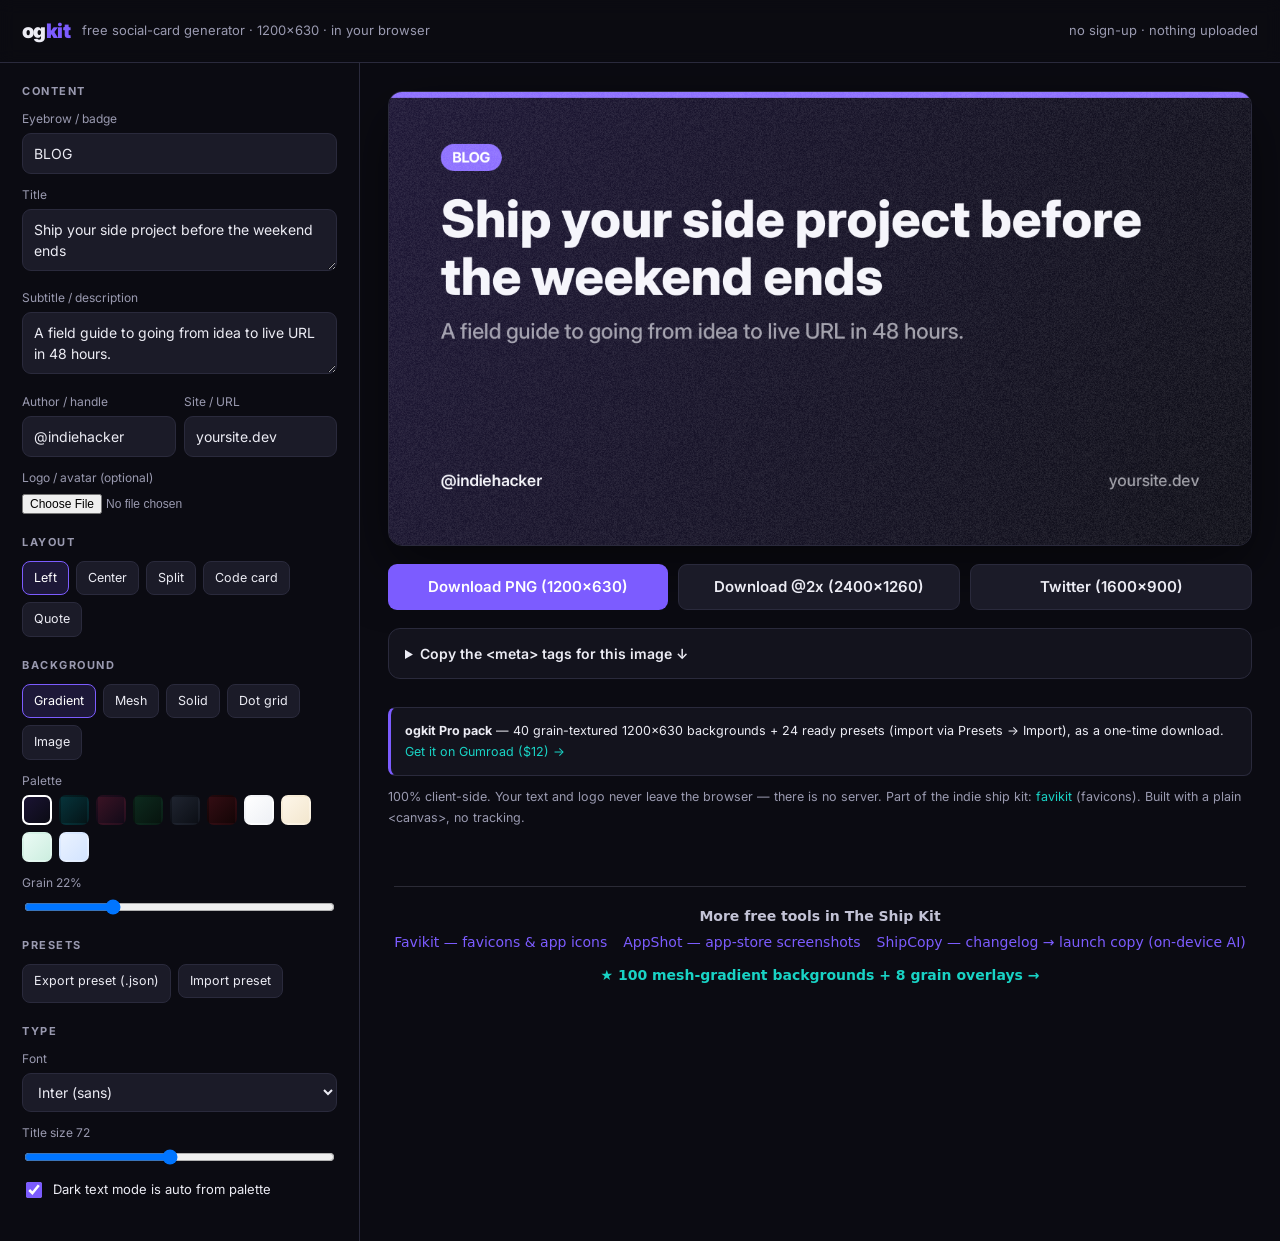
==== index.html @ c4cc3971 "Pro CTA -> gumroad.com/l/ogkit-pro; describe real pack contents" ====
<!doctype html>
<html lang="en">
<head>
<meta charset="utf-8" />
<meta name="viewport" content="width=device-width, initial-scale=1" />
<title>ogkit — free OG / social card image generator</title>
<meta name="description" content="Generate perfect 1200×630 Open Graph / social share images in your browser. Dev-themed templates, gradients, grain, retina export, and a copy-paste meta-tag snippet. Free, no sign-up, nothing uploaded." />
<meta name="theme-color" content="#0b0b12" />
<!-- Open Graph (this tool eats its own dog food) -->
<meta property="og:title" content="ogkit — free OG / social card generator" />
<meta property="og:description" content="Make 1200×630 social share images in your browser. No sign-up, nothing uploaded." />
<meta property="og:type" content="website" />
<link rel="preconnect" href="https://fonts.googleapis.com">
<link rel="preconnect" href="https://fonts.gstatic.com" crossorigin>
<link href="https://fonts.googleapis.com/css2?family=Inter:wght@400;500;600;700;800;900&family=JetBrains+Mono:wght@400;500;700&family=Fraunces:opsz,wght@9..144,500;9..144,700&display=swap" rel="stylesheet">
<style>
  :root{
    --bg:#0b0b12; --panel:#13131d; --panel2:#1b1b28; --line:#2a2a3c;
    --ink:#ececf4; --mut:#9a9ab0; --acc:#7c5cff; --acc2:#19d3c5;
    --radius:12px;
  }
  *{box-sizing:border-box}
  html,body{margin:0;height:100%}
  body{
    background:var(--bg); color:var(--ink);
    font:15px/1.5 Inter,system-ui,sans-serif;
    -webkit-font-smoothing:antialiased;
  }
  a{color:var(--acc2);text-decoration:none}
  a:hover{text-decoration:underline}
  header{
    display:flex;align-items:center;gap:12px;
    padding:16px 22px;border-bottom:1px solid var(--line);
    position:sticky;top:0;background:rgba(11,11,18,.82);backdrop-filter:blur(8px);z-index:5;
  }
  .logo{font-weight:900;letter-spacing:-.03em;font-size:20px}
  .logo span{color:var(--acc)}
  .tag{color:var(--mut);font-size:13px}
  .spacer{flex:1}
  .ghlink{font-size:13px;color:var(--mut)}
  main{display:grid;grid-template-columns:360px 1fr;gap:0;min-height:calc(100% - 59px)}
  .controls{padding:20px 22px;border-right:1px solid var(--line);overflow:auto}
  .stage{padding:28px;display:flex;flex-direction:column;align-items:center;gap:18px;overflow:auto}
  .group{margin-bottom:20px}
  .group h3{font-size:11px;text-transform:uppercase;letter-spacing:.14em;color:var(--mut);margin:0 0 10px}
  label{display:block;font-size:12px;color:var(--mut);margin:0 0 5px}
  input[type=text],textarea,select{
    width:100%;background:var(--panel2);border:1px solid var(--line);color:var(--ink);
    border-radius:9px;padding:9px 11px;font:inherit;font-size:14px;outline:none;
  }
  input[type=text]:focus,textarea:focus,select:focus{border-color:var(--acc)}
  textarea{resize:vertical;min-height:62px}
  .field{margin-bottom:12px}
  .row{display:flex;gap:8px}
  .row>*{flex:1}
  .chips{display:flex;flex-wrap:wrap;gap:7px}
  .chip{
    border:1px solid var(--line);background:var(--panel2);color:var(--ink);
    border-radius:8px;padding:7px 11px;font-size:12.5px;cursor:pointer;user-select:none;
  }
  .chip:hover{border-color:var(--acc)}
  .chip.on{border-color:var(--acc);background:rgba(124,92,255,.16);color:#fff}
  .sw{display:flex;flex-wrap:wrap;gap:7px}
  .sw button{width:30px;height:30px;border-radius:7px;border:2px solid transparent;cursor:pointer;padding:0}
  .sw button.on{border-color:#fff}
  .range{display:flex;align-items:center;gap:9px}
  .range input[type=range]{flex:1}
  .range span{font-size:12px;color:var(--mut);min-width:34px;text-align:right}
  .toggle{display:flex;align-items:center;gap:8px;cursor:pointer;font-size:13px;color:var(--ink)}
  .toggle input{width:16px;height:16px;accent-color:var(--acc)}
  .btn{
    display:inline-flex;align-items:center;justify-content:center;gap:8px;
    background:var(--acc);color:#fff;border:none;border-radius:9px;
    padding:11px 16px;font:inherit;font-weight:600;cursor:pointer;
  }
  .btn:hover{filter:brightness(1.08)}
  .btn.sec{background:var(--panel2);border:1px solid var(--line);color:var(--ink)}
  .btn.block{width:100%}
  .previewwrap{
    width:100%;max-width:900px;border-radius:14px;overflow:hidden;
    box-shadow:0 20px 60px rgba(0,0,0,.5);border:1px solid var(--line);background:#000;
  }
  canvas#c{width:100%;height:auto;display:block}
  .meta{width:100%;max-width:900px}
  .meta details{background:var(--panel);border:1px solid var(--line);border-radius:12px;padding:0 16px}
  .meta summary{cursor:pointer;padding:14px 0;font-weight:600;font-size:14px}
  .meta pre{
    background:#0a0a10;border:1px solid var(--line);border-radius:9px;
    padding:12px;overflow:auto;font:12.5px/1.6 'JetBrains Mono',monospace;color:#cdd3ff;margin:0 0 14px;
  }
  .dl{display:flex;gap:10px;width:100%;max-width:900px;flex-wrap:wrap}
  .dl .btn{flex:1;min-width:150px}
  .foot{max-width:900px;width:100%;color:var(--mut);font-size:12.5px;line-height:1.7}
  .foot .pro{color:var(--ink);background:var(--panel);border:1px solid var(--line);border-left:3px solid var(--acc);border-radius:8px;padding:12px 14px;margin:10px 0}
  @media(max-width:860px){
    main{grid-template-columns:1fr}
    .controls{border-right:none;border-bottom:1px solid var(--line)}
  }
</style>
</head>
<body>
<header>
  <div class="logo">og<span>kit</span></div>
  <div class="tag">free social-card generator · 1200×630 · in your browser</div>
  <div class="spacer"></div>
  <div class="ghlink">no sign-up · nothing uploaded</div>
</header>

<main>
  <section class="controls">
    <div class="group">
      <h3>Content</h3>
      <div class="field"><label>Eyebrow / badge</label><input type="text" id="eyebrow" value="BLOG" maxlength="40"></div>
      <div class="field"><label>Title</label><textarea id="title" maxlength="140">Ship your side project before the weekend ends</textarea></div>
      <div class="field"><label>Subtitle / description</label><textarea id="subtitle" maxlength="200">A field guide to going from idea to live URL in 48 hours.</textarea></div>
      <div class="row">
        <div class="field"><label>Author / handle</label><input type="text" id="author" value="@indiehacker" maxlength="40"></div>
        <div class="field"><label>Site / URL</label><input type="text" id="site" value="yoursite.dev" maxlength="40"></div>
      </div>
      <div class="field">
        <label>Logo / avatar (optional)</label>
        <input type="file" id="logo" accept="image/*" style="font-size:12px;color:var(--mut)">
      </div>
    </div>

    <div class="group">
      <h3>Layout</h3>
      <div class="chips" id="layouts">
        <div class="chip on" data-v="left">Left</div>
        <div class="chip" data-v="center">Center</div>
        <div class="chip" data-v="split">Split</div>
        <div class="chip" data-v="code">Code card</div>
        <div class="chip" data-v="quote">Quote</div>
      </div>
      <div class="field" id="codefield" style="display:none;margin-top:12px">
        <label>Code snippet (code-card layout)</label>
        <textarea id="code" style="font-family:'JetBrains Mono',monospace;font-size:12px" maxlength="400">const ship = (idea) => deploy(idea);
ship("ogkit"); // live in 90s</textarea>
      </div>
    </div>

    <div class="group">
      <h3>Background</h3>
      <div class="chips" id="bgstyle">
        <div class="chip on" data-v="gradient">Gradient</div>
        <div class="chip" data-v="mesh">Mesh</div>
        <div class="chip" data-v="solid">Solid</div>
        <div class="chip" data-v="dots">Dot grid</div>
        <div class="chip" data-v="image">Image</div>
      </div>
      <div class="field" id="bgimgfield" style="display:none;margin-top:12px">
        <label>Background image (1200×630 works best — e.g. the ogkit Pro pack)</label>
        <input type="file" id="bgimg" accept="image/*" style="font-size:12px;color:var(--mut)">
      </div>
      <div class="field" style="margin-top:12px"><label>Palette</label>
        <div class="sw" id="palettes"></div>
      </div>
      <div class="field">
        <label>Grain <span id="grainv" style="color:var(--mut)">22%</span></label>
        <div class="range"><input type="range" id="grain" min="0" max="80" value="22"></div>
      </div>
    </div>

    <div class="group">
      <h3>Presets</h3>
      <div class="chips">
        <div class="chip" id="presetexport">Export preset (.json)</div>
        <label class="chip" for="presetimport" style="cursor:pointer">Import preset</label>
        <input type="file" id="presetimport" accept="application/json,.json" style="display:none">
      </div>
    </div>

    <div class="group">
      <h3>Type</h3>
      <div class="field"><label>Font</label>
        <select id="font">
          <option value="Inter">Inter (sans)</option>
          <option value="Fraunces">Fraunces (serif)</option>
          <option value="JetBrains Mono">JetBrains Mono</option>
        </select>
      </div>
      <div class="field">
        <label>Title size <span id="tsv" style="color:var(--mut)">72</span></label>
        <div class="range"><input type="range" id="tsize" min="44" max="104" value="72"></div>
      </div>
      <label class="toggle"><input type="checkbox" id="dark" checked> Dark text mode is auto from palette</label>
    </div>
  </section>

  <section class="stage">
    <div class="previewwrap"><canvas id="c" width="1200" height="630"></canvas></div>
    <div class="dl">
      <button class="btn" id="dlpng">Download PNG (1200×630)</button>
      <button class="btn sec" id="dl2x">Download @2x (2400×1260)</button>
      <button class="btn sec" id="dltw">Twitter (1600×900)</button>
    </div>
    <div class="meta">
      <details>
        <summary>Copy the &lt;meta&gt; tags for this image ↓</summary>
        <pre id="metasnippet"></pre>
        <button class="btn sec" id="copymeta" style="margin-bottom:16px">Copy meta tags</button>
      </details>
    </div>
    <div class="foot">
      <div class="pro">
        <strong>ogkit Pro pack</strong> — 40 grain-textured 1200×630 backgrounds + 24 ready presets (import via Presets → Import),
        as a one-time download. <a href="https://bharatankh.gumroad.com/l/ogkit-pro" id="prolink" target="_blank" rel="noopener">Get it on Gumroad ($12) →</a>
      </div>
      100% client-side. Your text and logo never leave the browser — there is no server. Part of the indie ship kit:
      <a href="https://arnavjhajharia.github.io/favikit/" target="_blank" rel="noopener">favikit</a> (favicons).
      Built with a plain &lt;canvas&gt;, no tracking.
    </div>
    <div style="max-width:900px;margin:40px auto 24px;padding-top:18px;border-top:1px solid rgba(140,140,160,.25);text-align:center;font:14px/1.6 system-ui,sans-serif;color:#9a9ab0">
      <div style="font-weight:700;color:#c3c3d6;margin-bottom:4px">More free tools in The Ship Kit</div>
      <div style="display:flex;flex-wrap:wrap;gap:6px 16px;justify-content:center;margin-bottom:10px">
        <a href="https://arnavjhajharia.github.io/favikit/" style="color:#7c5cff;text-decoration:none">Favikit — favicons &amp; app icons</a>
        <a href="https://arnavjhajharia.github.io/appshot/" style="color:#7c5cff;text-decoration:none">AppShot — app-store screenshots</a>
        <a href="https://arnavjhajharia.github.io/shipcopy/" style="color:#7c5cff;text-decoration:none">ShipCopy — changelog → launch copy (on-device AI)</a>
      </div>
      <div><a href="https://bharatankh.gumroad.com/l/meshgrain" style="color:#19d3c5;text-decoration:none;font-weight:600">★ 100 mesh-gradient backgrounds + 8 grain overlays →</a></div>
    </div>
  </section>
</main>

<script>
// ---------- palettes ----------
// each: [bgA, bgB, accent, textLight(bool)]  textLight true = light text on dark bg
const PALETTES = [
  {name:"Indigo night", a:"#1a1333", b:"#0b0b14", acc:"#8b6dff", light:true},
  {name:"Teal deep",    a:"#06333a", b:"#041417", acc:"#19d3c5", light:true},
  {name:"Sunset",       a:"#3a1324", b:"#120a18", acc:"#ff7a59", light:true},
  {name:"Forest",       a:"#0d2a1e", b:"#07140e", acc:"#4ade80", light:true},
  {name:"Slate",        a:"#1f2430", b:"#0c0f16", acc:"#9aa6ff", light:true},
  {name:"Crimson",      a:"#330d13", b:"#140506", acc:"#ff5068", light:true},
  {name:"Paper",        a:"#ffffff", b:"#eef0f5", acc:"#5b4bff", light:false},
  {name:"Cream",        a:"#fdf6e9", b:"#f3e7cf", acc:"#c0632a", light:false},
  {name:"Mint light",   a:"#eafaf4", b:"#cdeee0", acc:"#0d9b74", light:false},
  {name:"Sky light",    a:"#eaf2ff", b:"#d3e4ff", acc:"#2563eb", light:false},
];

const S = {
  eyebrow:"BLOG", title:"", subtitle:"", author:"@indiehacker", site:"yoursite.dev",
  layout:"left", bgstyle:"gradient", pal:0, grain:22, font:"Inter", tsize:72,
  code:"", logo:null, bgimg:null,
};

const $ = id => document.getElementById(id);
const canvas = $("c"), ctx = canvas.getContext("2d");

// build palette swatches
const palWrap = $("palettes");
PALETTES.forEach((p,i)=>{
  const b=document.createElement("button");
  b.style.background=`linear-gradient(135deg,${p.a},${p.b})`;
  b.title=p.name; if(i===0)b.classList.add("on");
  b.onclick=()=>{S.pal=i;[...palWrap.children].forEach(c=>c.classList.remove("on"));b.classList.add("on");draw();};
  palWrap.appendChild(b);
});

function chipGroup(wrapId, key){
  const w=$(wrapId);
  w.querySelectorAll(".chip").forEach(ch=>{
    ch.onclick=()=>{
      w.querySelectorAll(".chip").forEach(c=>c.classList.remove("on"));
      ch.classList.add("on"); S[key]=ch.dataset.v;
      if(key==="layout") $("codefield").style.display = (S.layout==="code")?"block":"none";
      draw();
    };
  });
}
chipGroup("layouts","layout"); chipGroup("bgstyle","bgstyle");
$("bgstyle").querySelectorAll(".chip").forEach(ch=>ch.addEventListener("click",()=>{$("bgimgfield").style.display=(S.bgstyle==="image")?"block":"none";}));
$("bgimg").addEventListener("change",e=>{
  const f=e.target.files[0]; if(!f) return;
  const img=new Image(); img.onload=()=>{S.bgimg=img;draw();}; img.src=URL.createObjectURL(f);
});
// ---------- presets ----------
const PRESET_KEYS=["eyebrow","title","subtitle","author","site","layout","bgstyle","pal","grain","font","tsize","code"];
function exportPreset(){
  const o={ogkit:1}; PRESET_KEYS.forEach(k=>o[k]=S[k]);
  const a=document.createElement("a"); a.href=URL.createObjectURL(new Blob([JSON.stringify(o,null,1)],{type:"application/json"}));
  a.download="ogkit-preset.json"; a.click();
}
function applyPreset(o){
  PRESET_KEYS.forEach(k=>{ if(o[k]!==undefined) S[k]=o[k]; });
  S.pal=Math.max(0,Math.min(PALETTES.length-1,+S.pal||0));
  ["eyebrow","title","subtitle","author","site","code"].forEach(k=>{ if($(k)) $(k).value=S[k]||""; });
  const setChips=(wrap,key)=>$(wrap).querySelectorAll(".chip").forEach(c=>c.classList.toggle("on",c.dataset.v===S[key]));
  setChips("layouts","layout"); setChips("bgstyle","bgstyle");
  $("codefield").style.display=(S.layout==="code")?"block":"none";
  $("bgimgfield").style.display=(S.bgstyle==="image")?"block":"none";
  [...palWrap.children].forEach((c,i)=>c.classList.toggle("on",i===S.pal));
  $("grain").value=S.grain; $("grainv").textContent=S.grain+"%";
  if($("font")) $("font").value=S.font;
  if($("tsize")){ $("tsize").value=S.tsize; if($("tsizev")) $("tsizev").textContent=S.tsize+"px"; }
  draw();
}
$("presetexport").onclick=exportPreset;
$("presetimport").addEventListener("change",e=>{
  const f=e.target.files[0]; if(!f) return;
  f.text().then(t=>{ try{ applyPreset(JSON.parse(t)); }catch(err){ console.warn("ogkit: bad preset",err); } });
  e.target.value="";
});
window.ogkitApplyPreset=applyPreset;

// bind inputs
const bind=(id,key,ev="input",fn=v=>v)=>{ $(id).addEventListener(ev,e=>{S[key]=fn(e.target.value);draw();}); };
bind("eyebrow","eyebrow"); bind("title","title"); bind("subtitle","subtitle");
bind("author","author"); bind("site","site"); bind("code","code");
$("font").addEventListener("change",e=>{S.font=e.target.value;draw();});
$("tsize").addEventListener("input",e=>{S.tsize=+e.target.value;$("tsv").textContent=e.target.value;draw();});
$("grain").addEventListener("input",e=>{S.grain=+e.target.value;$("grainv").textContent=e.target.value+"%";draw();});
$("logo").addEventListener("change",e=>{
  const f=e.target.files[0]; if(!f)return;
  const img=new Image(); img.onload=()=>{S.logo=img;draw();}; img.src=URL.createObjectURL(f);
});

// read initial values from DOM
S.title=$("title").value; S.subtitle=$("subtitle").value; S.code=$("code").value;

// ---------- grain cache ----------
let grainCanvas=null;
function makeGrain(w,h){
  const g=document.createElement("canvas"); g.width=w; g.height=h;
  const gx=g.getContext("2d"); const id=gx.createImageData(w,h); const d=id.data;
  for(let i=0;i<d.length;i+=4){ const v=Math.random()*255; d[i]=d[i+1]=d[i+2]=v; d[i+3]=255; }
  gx.putImageData(id,0,0); return g;
}

// ---------- text helpers ----------
function wrap(text, maxW, font){
  ctx.font=font; const words=text.split(/\s+/); const lines=[]; let cur="";
  for(const w of words){ const t=cur?cur+" "+w:w; if(ctx.measureText(t).width>maxW&&cur){lines.push(cur);cur=w;} else cur=t; }
  if(cur)lines.push(cur); return lines;
}
function rr(x,y,w,h,r){ctx.beginPath();ctx.moveTo(x+r,y);ctx.arcTo(x+w,y,x+w,y+h,r);ctx.arcTo(x+w,y+h,x,y+h,r);ctx.arcTo(x,y+h,x,y,r);ctx.arcTo(x,y,x+w,y,r);ctx.closePath();}

// ---------- draw ----------
function draw(scale=1){
  const W=1200*scale, H=630*scale;
  canvas.width=W; canvas.height=H;
  const p=PALETTES[S.pal];
  const fg = p.light ? "#f5f5fb" : "#14141c";
  const fgMut = p.light ? "rgba(245,245,251,.62)" : "rgba(20,20,28,.58)";

  // background
  if(S.bgstyle==="solid"){ ctx.fillStyle=p.b; ctx.fillRect(0,0,W,H); }
  else if(S.bgstyle==="gradient"){
    const g=ctx.createLinearGradient(0,0,W,H); g.addColorStop(0,p.a); g.addColorStop(1,p.b);
    ctx.fillStyle=g; ctx.fillRect(0,0,W,H);
  } else if(S.bgstyle==="mesh"){
    ctx.fillStyle=p.b; ctx.fillRect(0,0,W,H);
    const blobs=[[0.18,0.22,p.a],[0.82,0.3,p.acc],[0.7,0.85,p.a],[0.25,0.8,p.acc]];
    blobs.forEach(([bx,by,col])=>{
      const rad=ctx.createRadialGradient(bx*W,by*H,0,bx*W,by*H,W*0.5);
      rad.addColorStop(0,col); rad.addColorStop(1,"rgba(0,0,0,0)");
      ctx.globalAlpha=.55; ctx.fillStyle=rad; ctx.fillRect(0,0,W,H); ctx.globalAlpha=1;
    });
  } else if(S.bgstyle==="image"){
    ctx.fillStyle=p.b; ctx.fillRect(0,0,W,H);
    if(S.bgimg){
      const iw=S.bgimg.naturalWidth, ih=S.bgimg.naturalHeight, r=Math.max(W/iw,H/ih), dw=iw*r, dh=ih*r;
      ctx.drawImage(S.bgimg,(W-dw)/2,(H-dh)/2,dw,dh);
    } else {
      const g=ctx.createLinearGradient(0,0,W,H); g.addColorStop(0,p.a); g.addColorStop(1,p.b); ctx.fillStyle=g; ctx.fillRect(0,0,W,H);
    }
  } else if(S.bgstyle==="dots"){
    const g=ctx.createLinearGradient(0,0,W,H); g.addColorStop(0,p.a); g.addColorStop(1,p.b);
    ctx.fillStyle=g; ctx.fillRect(0,0,W,H);
    ctx.fillStyle = p.light ? "rgba(255,255,255,.07)":"rgba(0,0,0,.06)";
    const gap=34*scale, r=2*scale;
    for(let y=gap;y<H;y+=gap)for(let x=gap;x<W;x+=gap){ctx.beginPath();ctx.arc(x,y,r,0,7);ctx.fill();}
  }

  // accent bar top
  ctx.fillStyle=p.acc; ctx.fillRect(0,0,W,8*scale);

  const pad=72*scale;
  ctx.textBaseline="top";
  const fam=S.font;

  if(S.layout==="code"){ drawCode(W,H,scale,p,fg,fgMut,fam,pad); }
  else if(S.layout==="quote"){ drawQuote(W,H,scale,p,fg,fgMut,fam,pad); }
  else { drawStandard(W,H,scale,p,fg,fgMut,fam,pad); }

  // grain overlay
  if(S.grain>0){
    if(!grainCanvas||grainCanvas.width!==W) grainCanvas=makeGrain(W,H);
    ctx.globalAlpha=S.grain/100*0.5;
    ctx.globalCompositeOperation = p.light ? "screen":"multiply";
    ctx.drawImage(grainCanvas,0,0);
    ctx.globalCompositeOperation="source-over"; ctx.globalAlpha=1;
  }
}

function drawFooter(W,H,scale,p,fg,fgMut,fam,pad){
  const y=H-pad-10*scale;
  ctx.textBaseline="alphabetic";
  if(S.logo){
    const sz=40*scale; ctx.save(); rr(pad,y-sz+6*scale,sz,sz,8*scale); ctx.clip();
    ctx.drawImage(S.logo,pad,y-sz+6*scale,sz,sz); ctx.restore();
  }
  const tx = S.logo ? pad+54*scale : pad;
  ctx.font=`600 ${22*scale}px ${fam},sans-serif`; ctx.fillStyle=fg;
  ctx.fillText(S.author||"", tx, y);
  if(S.site){
    ctx.font=`500 ${22*scale}px ${fam},sans-serif`; ctx.fillStyle=fgMut;
    const aw=ctx.measureText(S.site).width; ctx.fillText(S.site, W-pad-aw, y);
  }
  ctx.textBaseline="top";
}

function drawStandard(W,H,scale,p,fg,fgMut,fam,pad){
  const center=S.layout==="center";
  const maxW=(S.layout==="split")?(W*0.56):(W-pad*2);
  const cx = center ? W/2 : pad;
  if(center)ctx.textAlign="center"; else ctx.textAlign="left";

  let y=pad;
  // eyebrow pill
  if(S.eyebrow){
    ctx.font=`700 ${20*scale}px ${fam},sans-serif`;
    const tw=ctx.measureText(S.eyebrow.toUpperCase()).width;
    const pw=tw+32*scale, ph=38*scale, px=center?cx-pw/2:cx;
    ctx.fillStyle=p.acc; rr(px,y,pw,ph,ph/2); ctx.fill();
    ctx.fillStyle="#fff"; ctx.textBaseline="middle";
    ctx.fillText(S.eyebrow.toUpperCase(), center?cx:px+16*scale, y+ph/2+1);
    if(center){const m=ctx.measureText(S.eyebrow.toUpperCase());}
    ctx.textBaseline="top"; y+=ph+34*scale;
  }
  // title
  const tfont=`800 ${S.tsize*scale}px ${fam},sans-serif`;
  const lines=wrap(S.title,maxW,tfont); ctx.font=tfont; ctx.fillStyle=fg;
  const lh=S.tsize*1.12*scale;
  for(const ln of lines){ ctx.fillText(ln,cx,y); y+=lh; }
  // subtitle
  if(S.subtitle){
    y+=14*scale;
    const sf=`500 ${30*scale}px ${fam},sans-serif`;
    const sl=wrap(S.subtitle,maxW,sf); ctx.font=sf; ctx.fillStyle=fgMut;
    for(const ln of sl){ ctx.fillText(ln,cx,y); y+=38*scale; }
  }
  ctx.textAlign="left";
  // split accent panel
  if(S.layout==="split"){
    const panelX=W*0.64;
    ctx.fillStyle=p.acc; ctx.globalAlpha=.14; rr(panelX,pad,W-panelX-pad,H-pad*2,20*scale); ctx.fill(); ctx.globalAlpha=1;
    if(S.logo){const sz=Math.min(W-panelX-pad,H-pad*2)*0.5;ctx.save();rr(panelX+(W-panelX-pad-sz)/2,(H-sz)/2,sz,sz,18*scale);ctx.clip();ctx.drawImage(S.logo,panelX+(W-panelX-pad-sz)/2,(H-sz)/2,sz,sz);ctx.restore();}
  }
  drawFooter(W,H,scale,p,fg,fgMut,fam,pad);
}

function drawQuote(W,H,scale,p,fg,fgMut,fam,pad){
  ctx.textAlign="left";
  ctx.font=`800 ${120*scale}px Fraunces,serif`; ctx.fillStyle=p.acc;
  ctx.fillText("“",pad,pad-20*scale);
  let y=pad+90*scale;
  const qfont=`600 ${Math.min(S.tsize,64)*scale}px Fraunces,serif`;
  const lines=wrap(S.title,W-pad*2,qfont); ctx.font=qfont; ctx.fillStyle=fg;
  const lh=Math.min(S.tsize,64)*1.2*scale;
  for(const ln of lines){ctx.fillText(ln,pad,y);y+=lh;}
  drawFooter(W,H,scale,p,fg,fgMut,fam,pad);
}

function drawCode(W,H,scale,p,fg,fgMut,fam,pad){
  ctx.textAlign="left";
  // heading
  ctx.font=`800 ${44*scale}px ${fam},sans-serif`; ctx.fillStyle=fg;
  const hl=wrap(S.title,W-pad*2,ctx.font); let y=pad;
  for(const ln of hl){ctx.fillText(ln,pad,y);y+=50*scale;}
  y+=14*scale;
  // code window
  const cwX=pad, cwY=y, cwW=W-pad*2, cwH=H-y-pad-20*scale;
  ctx.fillStyle = p.light ? "rgba(0,0,0,.34)":"rgba(255,255,255,.72)";
  rr(cwX,cwY,cwW,cwH,16*scale); ctx.fill();
  // title bar dots
  ["#ff5f57","#febc2e","#28c840"].forEach((c,i)=>{ctx.fillStyle=c;ctx.beginPath();ctx.arc(cwX+26*scale+i*22*scale,cwY+24*scale,6*scale,0,7);ctx.fill();});
  // code text
  ctx.font=`500 ${22*scale}px 'JetBrains Mono',monospace`;
  const codeLines=S.code.split("\n");
  let cy=cwY+54*scale;
  codeLines.forEach(ln=>{
    ctx.fillStyle=fgMut; ctx.fillText(String(codeLines.indexOf(ln)+1).padStart(2," "),cwX+22*scale,cy);
    ctx.fillStyle = p.light ? "#d7e0ff":"#2a2f45"; ctx.fillText(ln,cwX+64*scale,cy);
    cy+=32*scale;
  });
  drawFooter(W,H,scale,p,fg,fgMut,fam,pad);
}

// ---------- meta snippet ----------
function updateMeta(){
  const t=(S.title||"").replace(/"/g,'&quot;');
  const d=(S.subtitle||"").replace(/"/g,'&quot;');
  const url=S.site?("https://"+S.site.replace(/^https?:\/\//,"")):"https://yoursite.dev";
  $("metasnippet").textContent =
`<meta property="og:title" content="${t}" />
<meta property="og:description" content="${d}" />
<meta property="og:image" content="${url}/og.png" />
<meta property="og:url" content="${url}" />
<meta property="og:type" content="website" />
<meta name="twitter:card" content="summary_large_image" />
<meta name="twitter:title" content="${t}" />
<meta name="twitter:description" content="${d}" />
<meta name="twitter:image" content="${url}/og.png" />`;
}

// ---------- export ----------
function download(scale, suffix, w, h){
  // custom size path (twitter) vs scaled OG
  if(w&&h){ drawCustom(w,h); } else { draw(scale); }
  const url=canvas.toDataURL("image/png");
  const a=document.createElement("a"); a.href=url; a.download=`og-${suffix}.png`; a.click();
  draw(1); // reset preview
}
function drawCustom(w,h){
  // temporarily render at a non-630 aspect by scaling the 1200x630 composition into w x h
  const sx=w/1200; draw(1); // draw at base
  const base=ctx.getImageData(0,0,1200,630);
  canvas.width=w; canvas.height=h;
  const tmp=document.createElement("canvas");tmp.width=1200;tmp.height=630;tmp.getContext("2d").putImageData(base,0,0);
  ctx.drawImage(tmp,0,0,1200,630,0,0,w,h);
}
$("dlpng").onclick=()=>download(1,"1200x630");
$("dl2x").onclick=()=>download(2,"2400x1260@2x");
$("dltw").onclick=()=>download(1,"twitter-1600x900",1600,900);
$("copymeta").onclick=()=>{navigator.clipboard.writeText($("metasnippet").textContent);$("copymeta").textContent="Copied ✓";setTimeout(()=>$("copymeta").textContent="Copy meta tags",1400);};

// render once fonts are ready
function boot(){ updateMeta(); draw(1); }
const _draw=draw;
draw=function(s){ _draw(s); updateMeta(); };
if(document.fonts&&document.fonts.ready){ document.fonts.ready.then(boot); setTimeout(boot,600);} else boot();
</script>
</body>
</html>
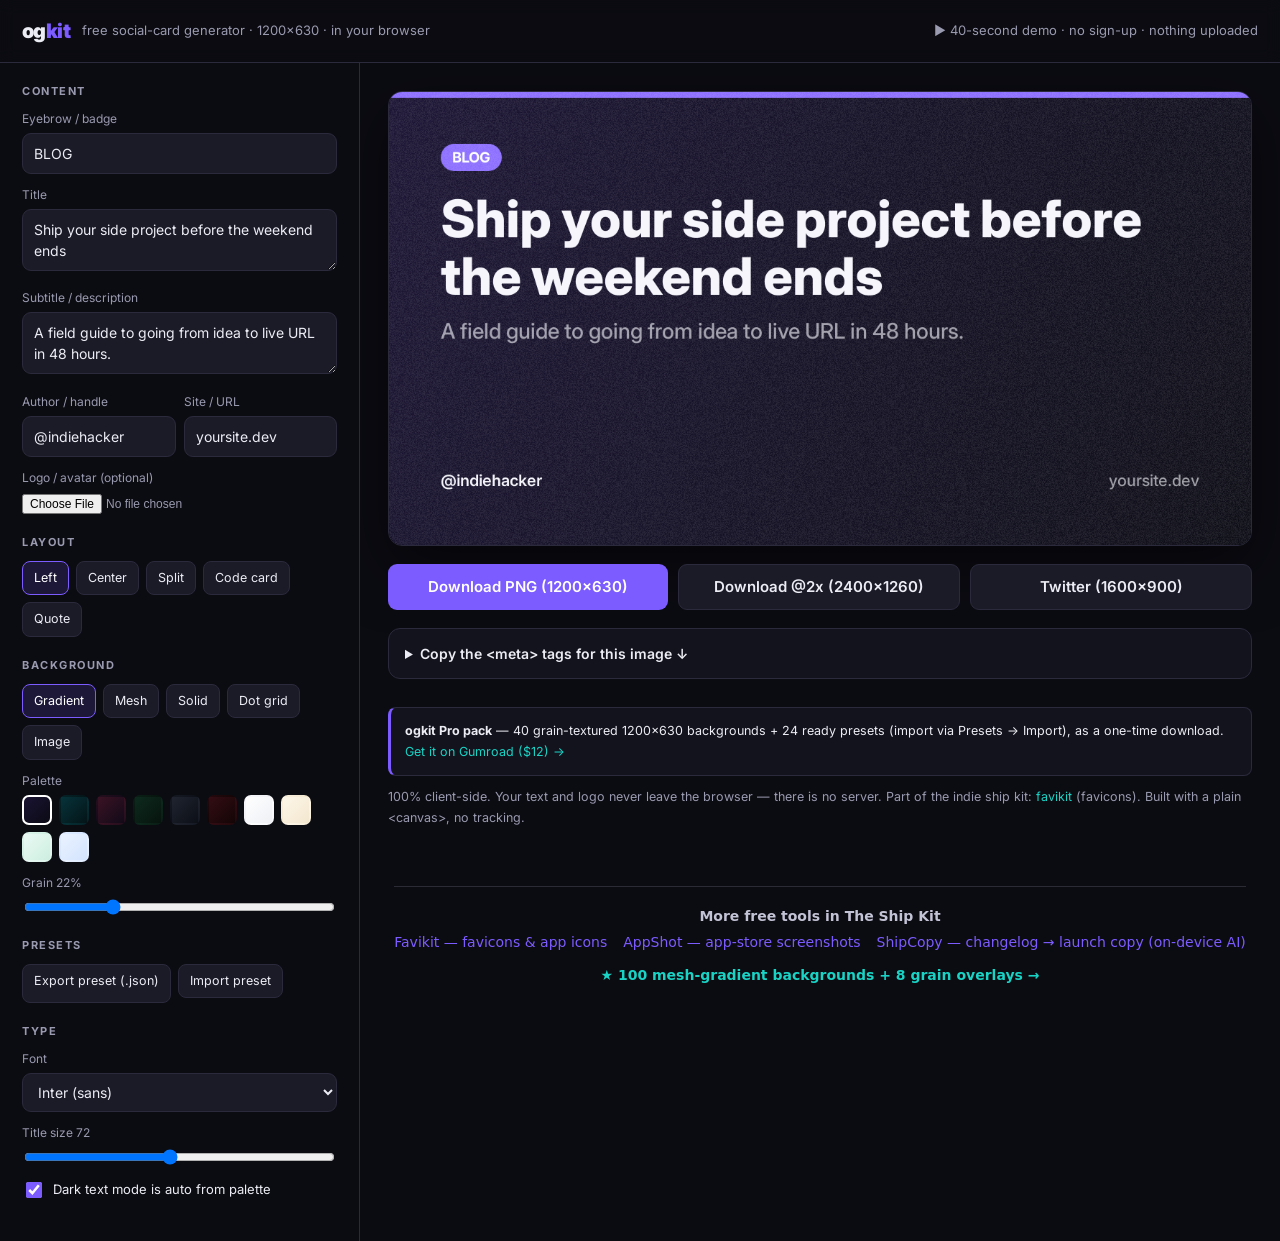
==== commit 46bf3d77: "Header: link the 40-second demo video Co-Authored-By: Claude Opus 5.5 <noreply@anthropic.com>" ====
--- a/index.html
+++ b/index.html
@@ -103,7 +103,7 @@
   <div class="logo">og<span>kit</span></div>
   <div class="tag">free social-card generator · 1200×630 · in your browser</div>
   <div class="spacer"></div>
-  <div class="ghlink">no sign-up · nothing uploaded</div>
+  <div class="ghlink"><a href="https://youtu.be/S0oJ8sxs1-M" target="_blank" rel="noopener" style="color:inherit">▶ 40-second demo</a> · no sign-up · nothing uploaded</div>
 </header>
 
 <main>
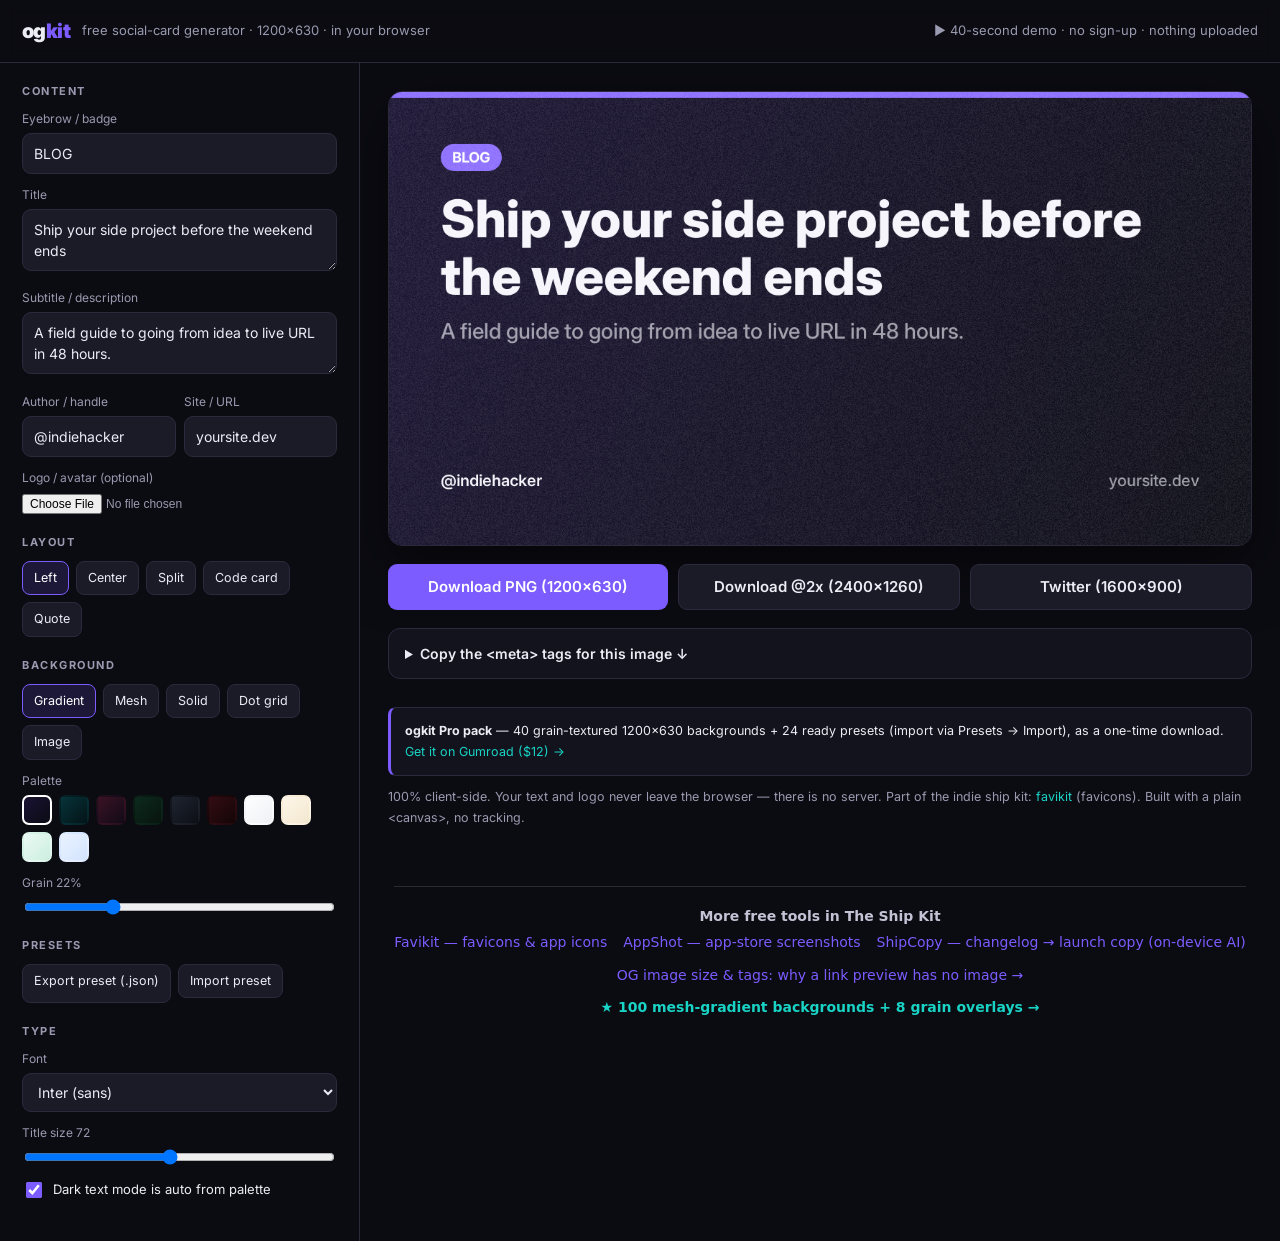
==== commit 698c592c: "Add guide page: OG image size and tags (/og-image-size/), linked from the footer Co-Authored-By: Cla" ====
--- a/index.html
+++ b/index.html
@@ -217,6 +217,7 @@
         <a href="https://arnavjhajharia.github.io/appshot/" style="color:#7c5cff;text-decoration:none">AppShot — app-store screenshots</a>
         <a href="https://arnavjhajharia.github.io/shipcopy/" style="color:#7c5cff;text-decoration:none">ShipCopy — changelog → launch copy (on-device AI)</a>
       </div>
+      <div style="margin-bottom:10px"><a href="og-image-size/" style="color:#7c5cff;text-decoration:none">OG image size &amp; tags: why a link preview has no image →</a></div>
       <div><a href="https://bharatankh.gumroad.com/l/meshgrain" style="color:#19d3c5;text-decoration:none;font-weight:600">★ 100 mesh-gradient backgrounds + 8 grain overlays →</a></div>
     </div>
   </section>
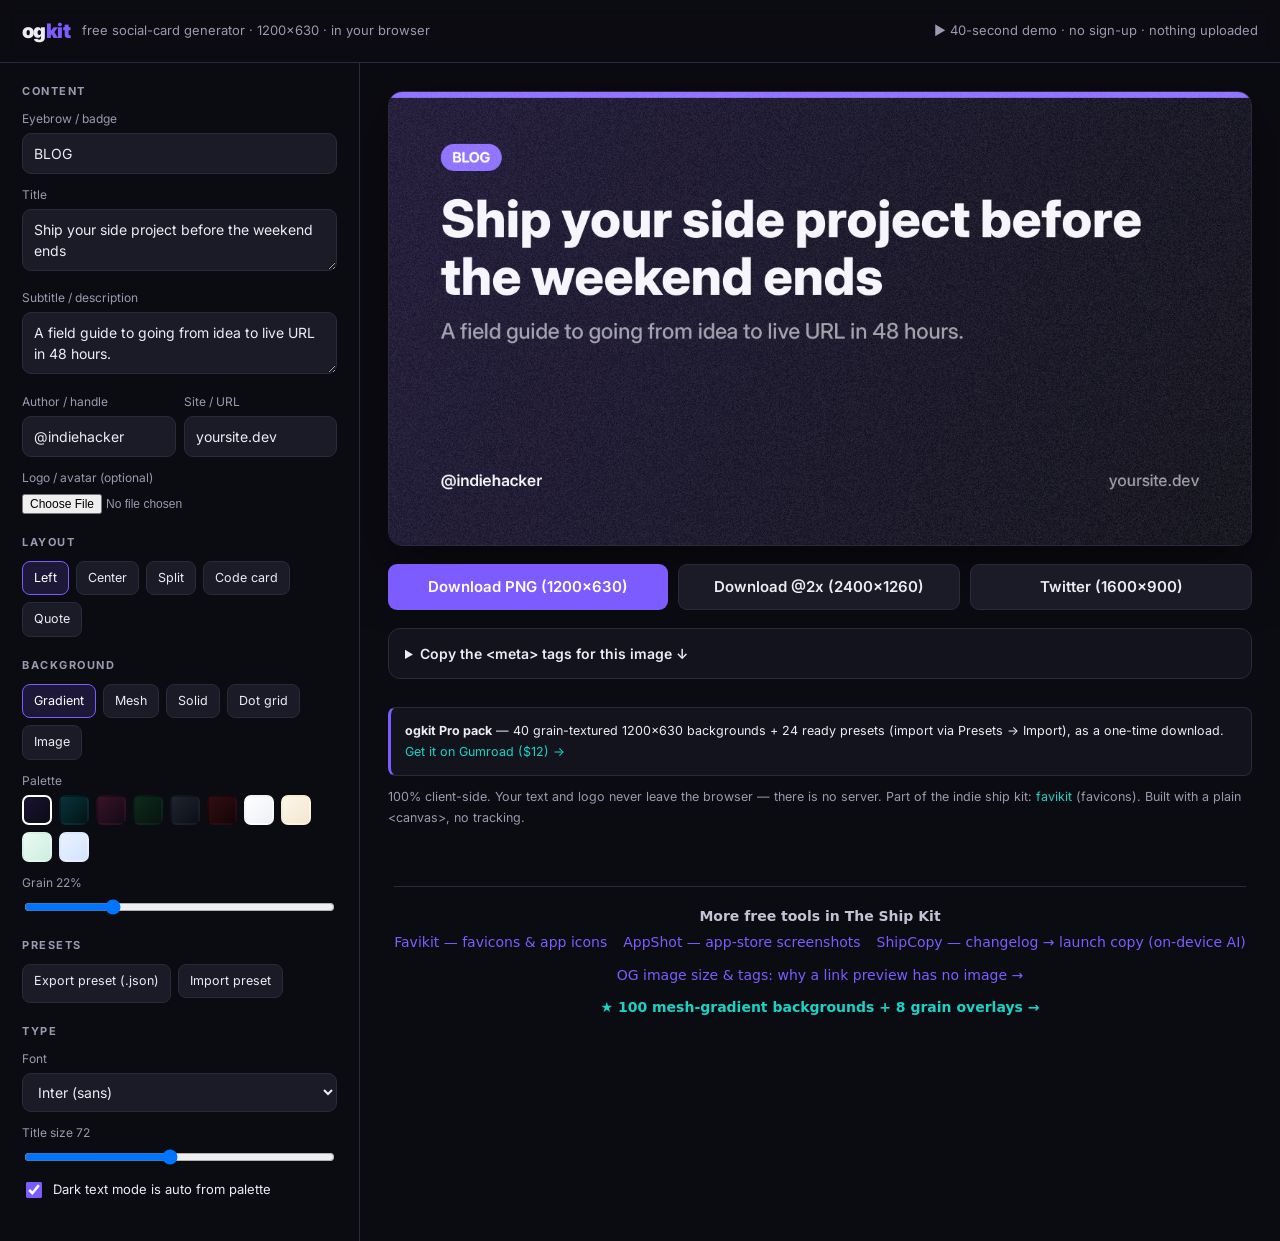
==== commit 519abe73: "Add robots.txt, canonical/sitemap head tags, dev.to draft post. Co-authored-by: Cursor <cursoragent@" ====
--- a/index.html
+++ b/index.html
@@ -10,6 +10,9 @@
 <meta property="og:title" content="ogkit — free OG / social card generator" />
 <meta property="og:description" content="Make 1200×630 social share images in your browser. No sign-up, nothing uploaded." />
 <meta property="og:type" content="website" />
+<meta property="og:url" content="https://arnavjhajharia.github.io/ogkit/" />
+<link rel="canonical" href="https://arnavjhajharia.github.io/ogkit/" />
+<link rel="sitemap" type="application/xml" title="Sitemap" href="sitemap.xml" />
 <link rel="preconnect" href="https://fonts.googleapis.com">
 <link rel="preconnect" href="https://fonts.gstatic.com" crossorigin>
 <link href="https://fonts.googleapis.com/css2?family=Inter:wght@400;500;600;700;800;900&family=JetBrains+Mono:wght@400;500;700&family=Fraunces:opsz,wght@9..144,500;9..144,700&display=swap" rel="stylesheet">
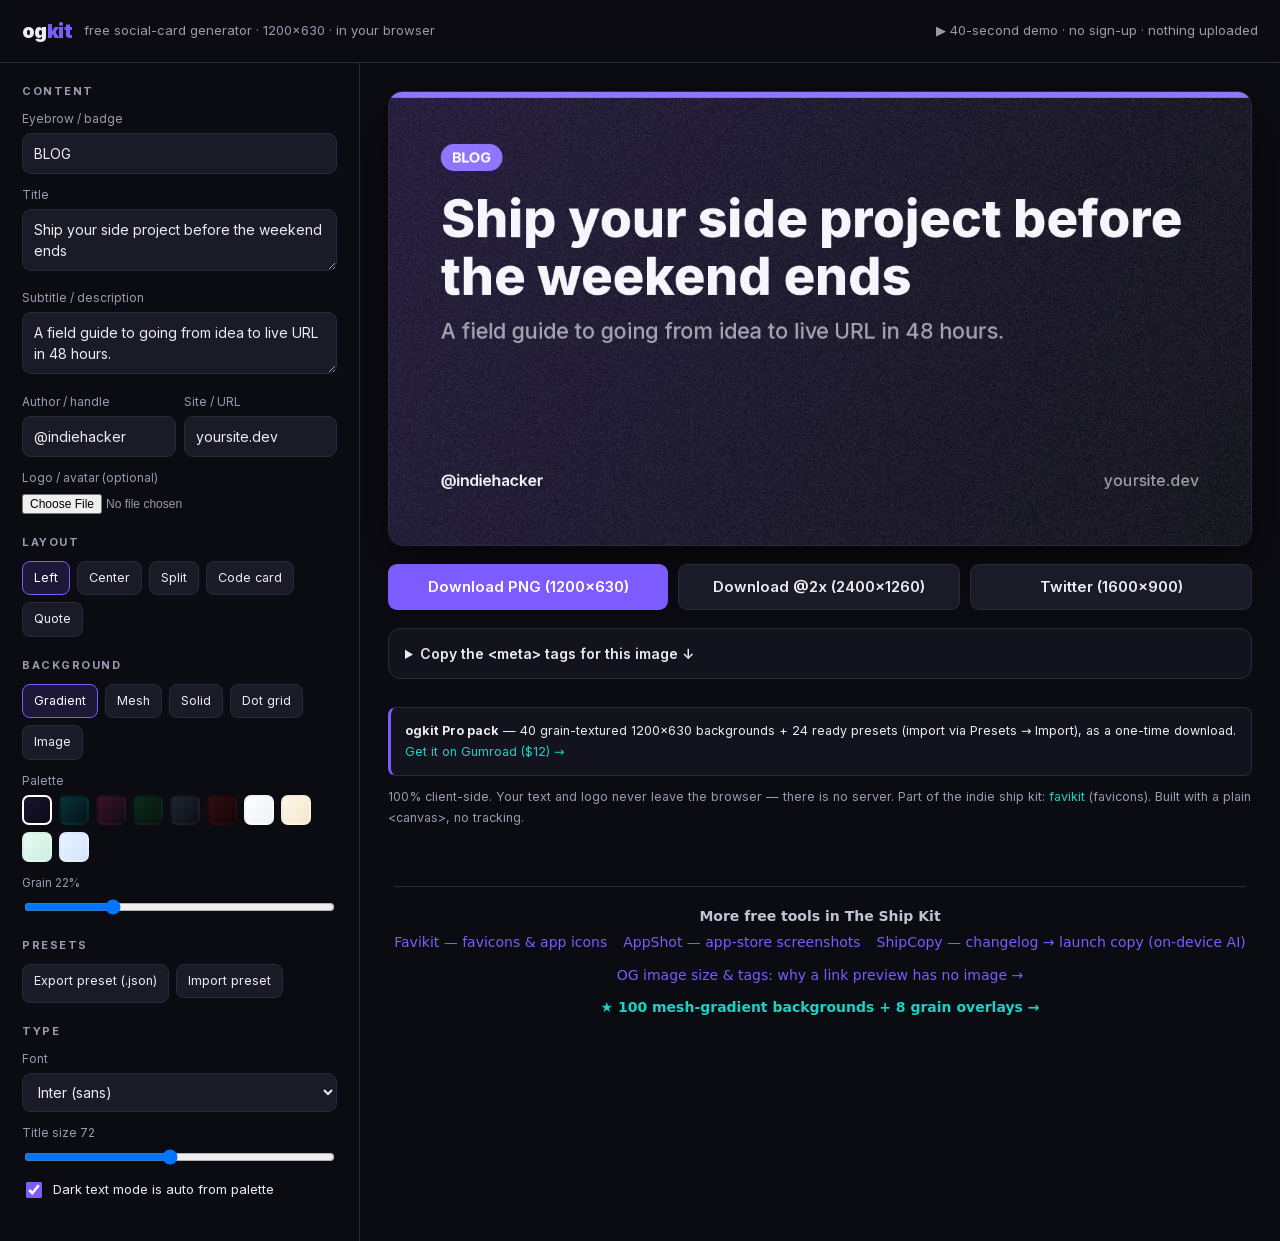
==== commit 5ebf210e: "Self-host UI fonts and add MIT license Removes fonts.googleapis.com for privacy-list eligibility; la" ====
--- a/index.html
+++ b/index.html
@@ -13,9 +13,7 @@
 <meta property="og:url" content="https://arnavjhajharia.github.io/ogkit/" />
 <link rel="canonical" href="https://arnavjhajharia.github.io/ogkit/" />
 <link rel="sitemap" type="application/xml" title="Sitemap" href="sitemap.xml" />
-<link rel="preconnect" href="https://fonts.googleapis.com">
-<link rel="preconnect" href="https://fonts.gstatic.com" crossorigin>
-<link href="https://fonts.googleapis.com/css2?family=Inter:wght@400;500;600;700;800;900&family=JetBrains+Mono:wght@400;500;700&family=Fraunces:opsz,wght@9..144,500;9..144,700&display=swap" rel="stylesheet">
+<link rel="stylesheet" href="fonts/fonts.css" />
 <style>
   :root{
     --bg:#0b0b12; --panel:#13131d; --panel2:#1b1b28; --line:#2a2a3c;
--- a/fonts/fonts.css
+++ b/fonts/fonts.css
@@ -0,0 +1,88 @@
+@font-face {
+  font-family: 'Fraunces';
+  font-style: normal;
+  font-weight: 500;
+  font-display: swap;
+  src: url('fraunces-500-9e5095030b.woff2') format('woff2');
+  
+}
+@font-face {
+  font-family: 'Fraunces';
+  font-style: normal;
+  font-weight: 700;
+  font-display: swap;
+  src: url('fraunces-700-9e5095030b.woff2') format('woff2');
+  
+}
+@font-face {
+  font-family: 'Inter';
+  font-style: normal;
+  font-weight: 400;
+  font-display: swap;
+  src: url('inter-400-bec94a4daf.woff2') format('woff2');
+  
+}
+@font-face {
+  font-family: 'Inter';
+  font-style: normal;
+  font-weight: 500;
+  font-display: swap;
+  src: url('inter-500-bec94a4daf.woff2') format('woff2');
+  
+}
+@font-face {
+  font-family: 'Inter';
+  font-style: normal;
+  font-weight: 600;
+  font-display: swap;
+  src: url('inter-600-bec94a4daf.woff2') format('woff2');
+  
+}
+@font-face {
+  font-family: 'Inter';
+  font-style: normal;
+  font-weight: 700;
+  font-display: swap;
+  src: url('inter-700-bec94a4daf.woff2') format('woff2');
+  
+}
+@font-face {
+  font-family: 'Inter';
+  font-style: normal;
+  font-weight: 800;
+  font-display: swap;
+  src: url('inter-800-bec94a4daf.woff2') format('woff2');
+  
+}
+@font-face {
+  font-family: 'Inter';
+  font-style: normal;
+  font-weight: 900;
+  font-display: swap;
+  src: url('inter-900-bec94a4daf.woff2') format('woff2');
+  
+}
+@font-face {
+  font-family: 'JetBrains Mono';
+  font-style: normal;
+  font-weight: 400;
+  font-display: swap;
+  src: url('jetbrains-mono-400-b87346fdc7.woff2') format('woff2');
+  
+}
+@font-face {
+  font-family: 'JetBrains Mono';
+  font-style: normal;
+  font-weight: 500;
+  font-display: swap;
+  src: url('jetbrains-mono-500-b87346fdc7.woff2') format('woff2');
+  
+}
+@font-face {
+  font-family: 'JetBrains Mono';
+  font-style: normal;
+  font-weight: 700;
+  font-display: swap;
+  src: url('jetbrains-mono-700-b87346fdc7.woff2') format('woff2');
+  
+}
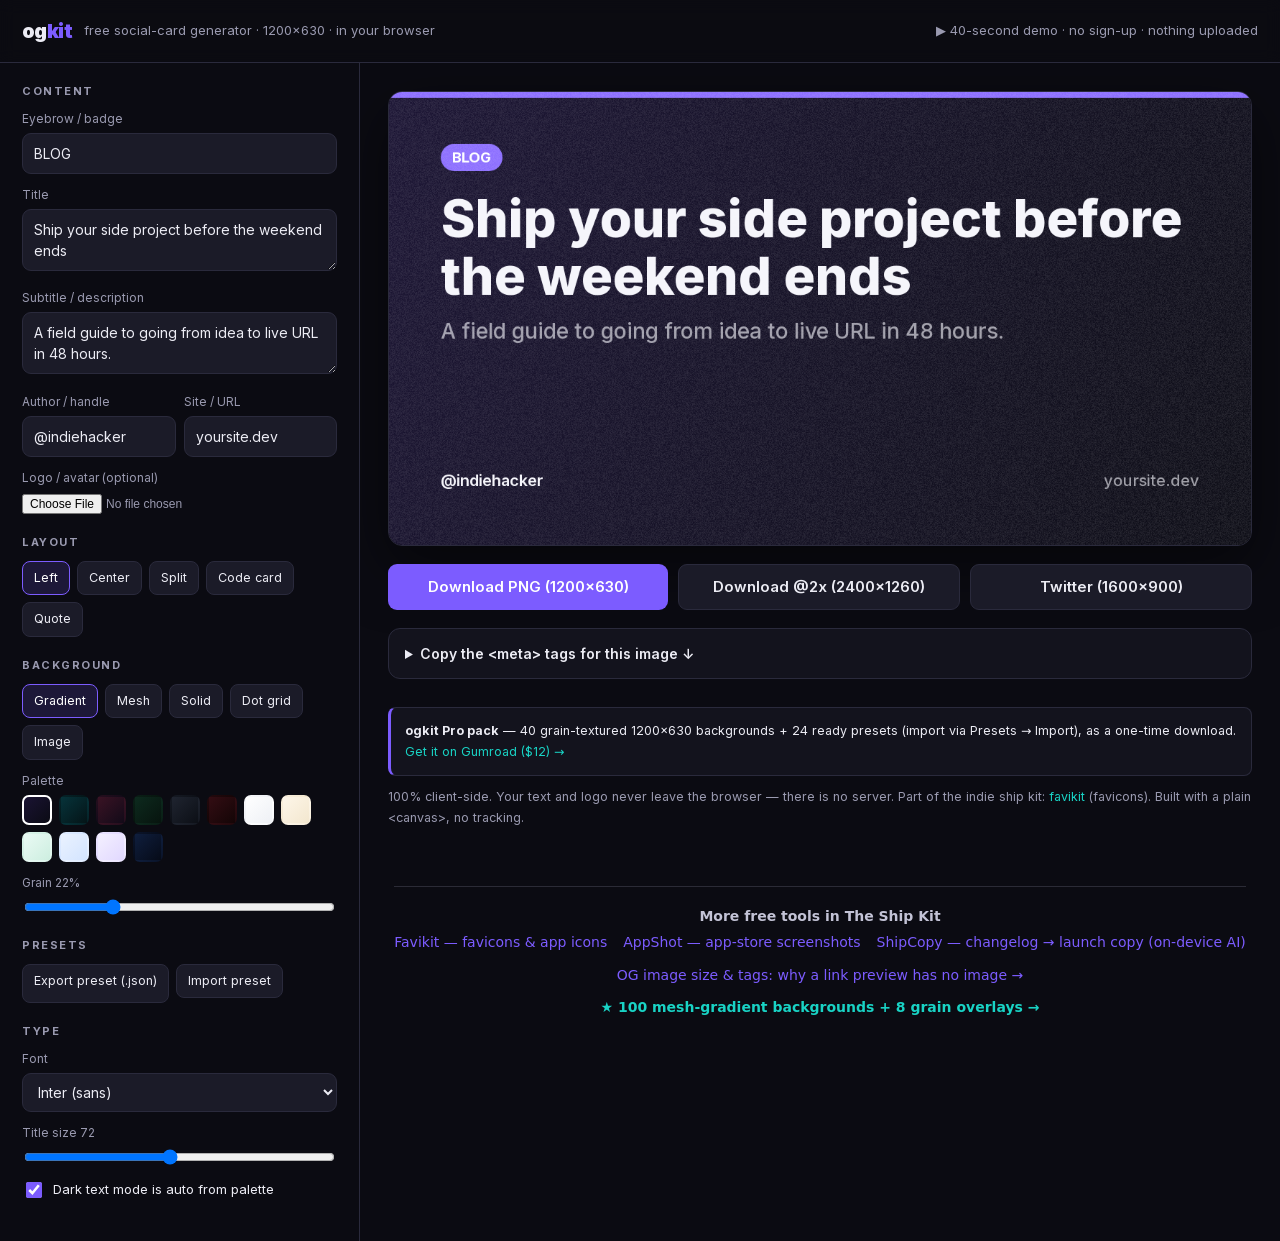
==== commit b48f21bb: "Add palettes 10-11 (Violet light, Midnight blue): 3 ogkit Pro presets referenced them and were clamp" ====
--- a/index.html
+++ b/index.html
@@ -238,6 +238,8 @@
   {name:"Cream",        a:"#fdf6e9", b:"#f3e7cf", acc:"#c0632a", light:false},
   {name:"Mint light",   a:"#eafaf4", b:"#cdeee0", acc:"#0d9b74", light:false},
   {name:"Sky light",    a:"#eaf2ff", b:"#d3e4ff", acc:"#2563eb", light:false},
+  {name:"Violet light", a:"#f4f0ff", b:"#e1d8ff", acc:"#6d28d9", light:false},
+  {name:"Midnight blue",a:"#0f1e3d", b:"#060b18", acc:"#60a5fa", light:true},
 ];
 
 const S = {
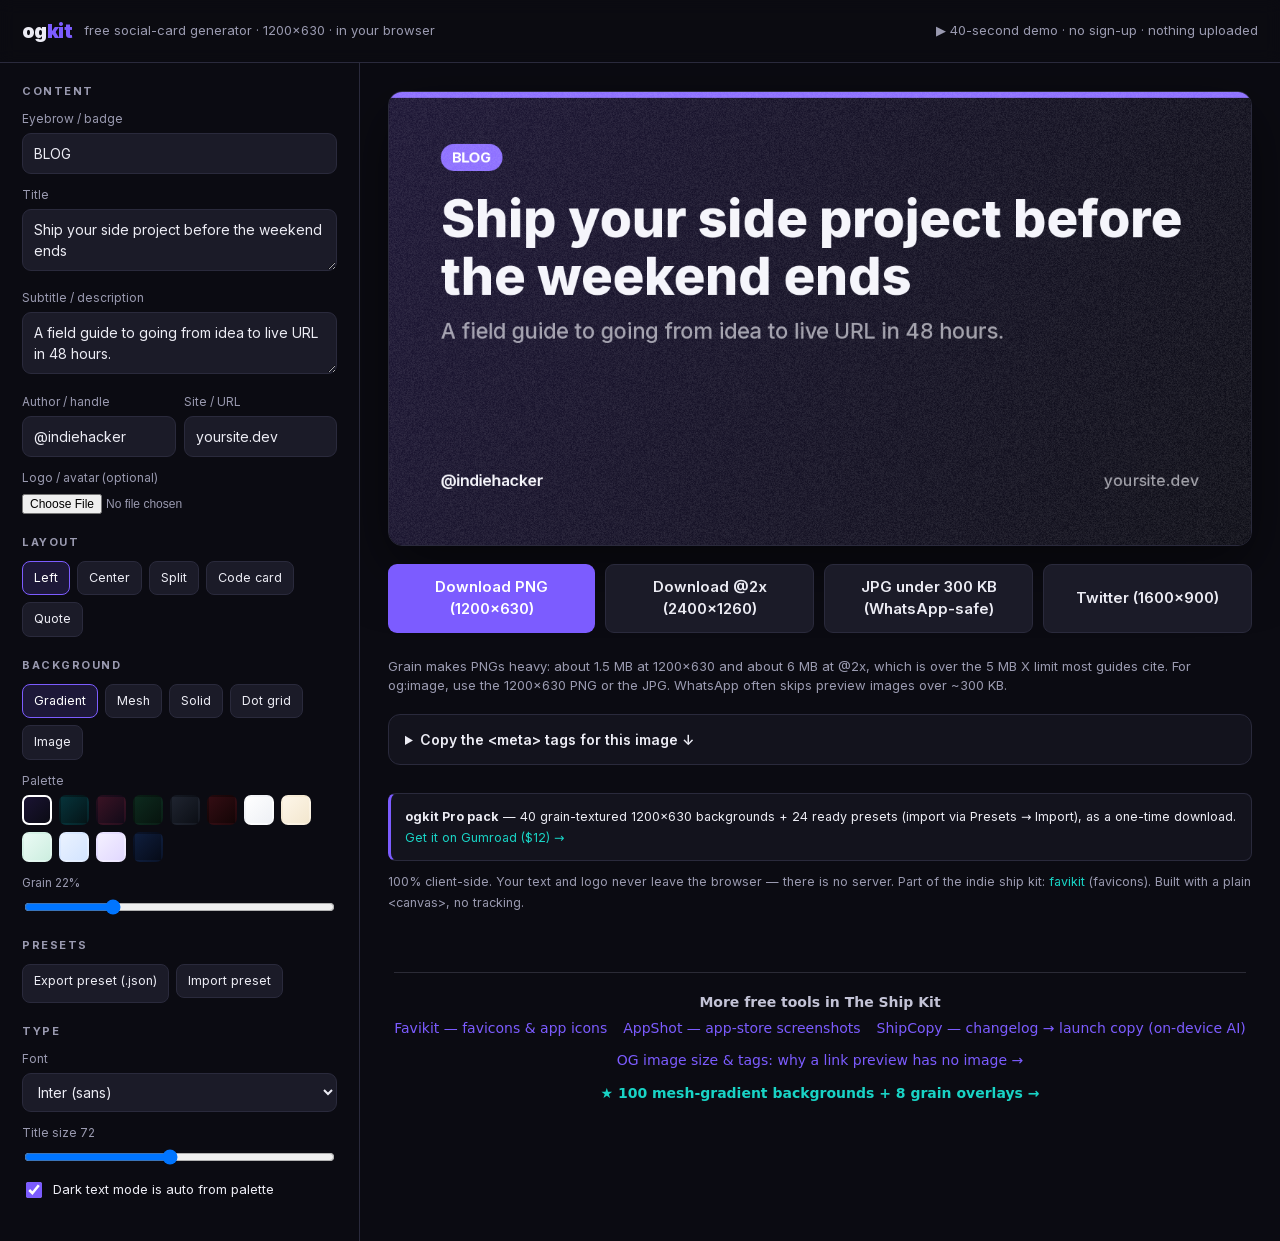
==== commit 4ec91e23: "JPG export under 300 KB (WhatsApp), honest file-size note, Twitter 1600x900 export no longer stretch" ====
--- a/index.html
+++ b/index.html
@@ -193,8 +193,10 @@
     <div class="dl">
       <button class="btn" id="dlpng">Download PNG (1200×630)</button>
       <button class="btn sec" id="dl2x">Download @2x (2400×1260)</button>
+      <button class="btn sec" id="dljpg">JPG under 300 KB (WhatsApp-safe)</button>
       <button class="btn sec" id="dltw">Twitter (1600×900)</button>
     </div>
+    <p style="font-size:13px;color:var(--mut);margin:6px 0 0">Grain makes PNGs heavy: about 1.5 MB at 1200×630 and about 6 MB at @2x, which is over the 5 MB X limit most guides cite. For og:image, use the 1200×630 PNG or the JPG. WhatsApp often skips preview images over ~300 KB.</p>
     <div class="meta">
       <details>
         <summary>Copy the &lt;meta&gt; tags for this image ↓</summary>
@@ -517,16 +519,28 @@
   draw(1); // reset preview
 }
 function drawCustom(w,h){
-  // temporarily render at a non-630 aspect by scaling the 1200x630 composition into w x h
-  const sx=w/1200; draw(1); // draw at base
-  const base=ctx.getImageData(0,0,1200,630);
+  // render the 1200x630 composition at a uniform scale that covers w x h, then crop the centre
+  // (non-uniform scaling would stretch the text; side padding is wider than the crop, so nothing is cut)
+  const sc=Math.max(w/1200,h/630); draw(sc);
+  const cw=canvas.width, ch=canvas.height;
+  const tmp=document.createElement("canvas");tmp.width=cw;tmp.height=ch;tmp.getContext("2d").drawImage(canvas,0,0);
   canvas.width=w; canvas.height=h;
-  const tmp=document.createElement("canvas");tmp.width=1200;tmp.height=630;tmp.getContext("2d").putImageData(base,0,0);
-  ctx.drawImage(tmp,0,0,1200,630,0,0,w,h);
+  ctx.drawImage(tmp,(cw-w)/2,(ch-h)/2,w,h,0,0,w,h);
+}
+function downloadJpg(){
+  // 1200x630 JPEG at the highest quality that stays under ~300 KB (WhatsApp skips large preview images)
+  draw(1);
+  const limit=295*1024, bytes=u=>Math.round((u.length-23)*0.75);
+  let lo=0.4, hi=0.95, best=canvas.toDataURL("image/jpeg",lo);
+  for(let i=0;i<7;i++){ const q=(lo+hi)/2, u=canvas.toDataURL("image/jpeg",q); if(bytes(u)<=limit){best=u;lo=q;} else hi=q; }
+  const a=document.createElement("a"); a.href=best; a.download="og-1200x630.jpg"; a.click();
+  const b=$("dljpg"), t=b.textContent; b.textContent="Saved "+Math.round(bytes(best)/1024)+" KB ✓"; setTimeout(()=>b.textContent=t,1800);
+  draw(1);
 }
 $("dlpng").onclick=()=>download(1,"1200x630");
 $("dl2x").onclick=()=>download(2,"2400x1260@2x");
 $("dltw").onclick=()=>download(1,"twitter-1600x900",1600,900);
+$("dljpg").onclick=downloadJpg;
 $("copymeta").onclick=()=>{navigator.clipboard.writeText($("metasnippet").textContent);$("copymeta").textContent="Copied ✓";setTimeout(()=>$("copymeta").textContent="Copy meta tags",1400);};
 
 // render once fonts are ready
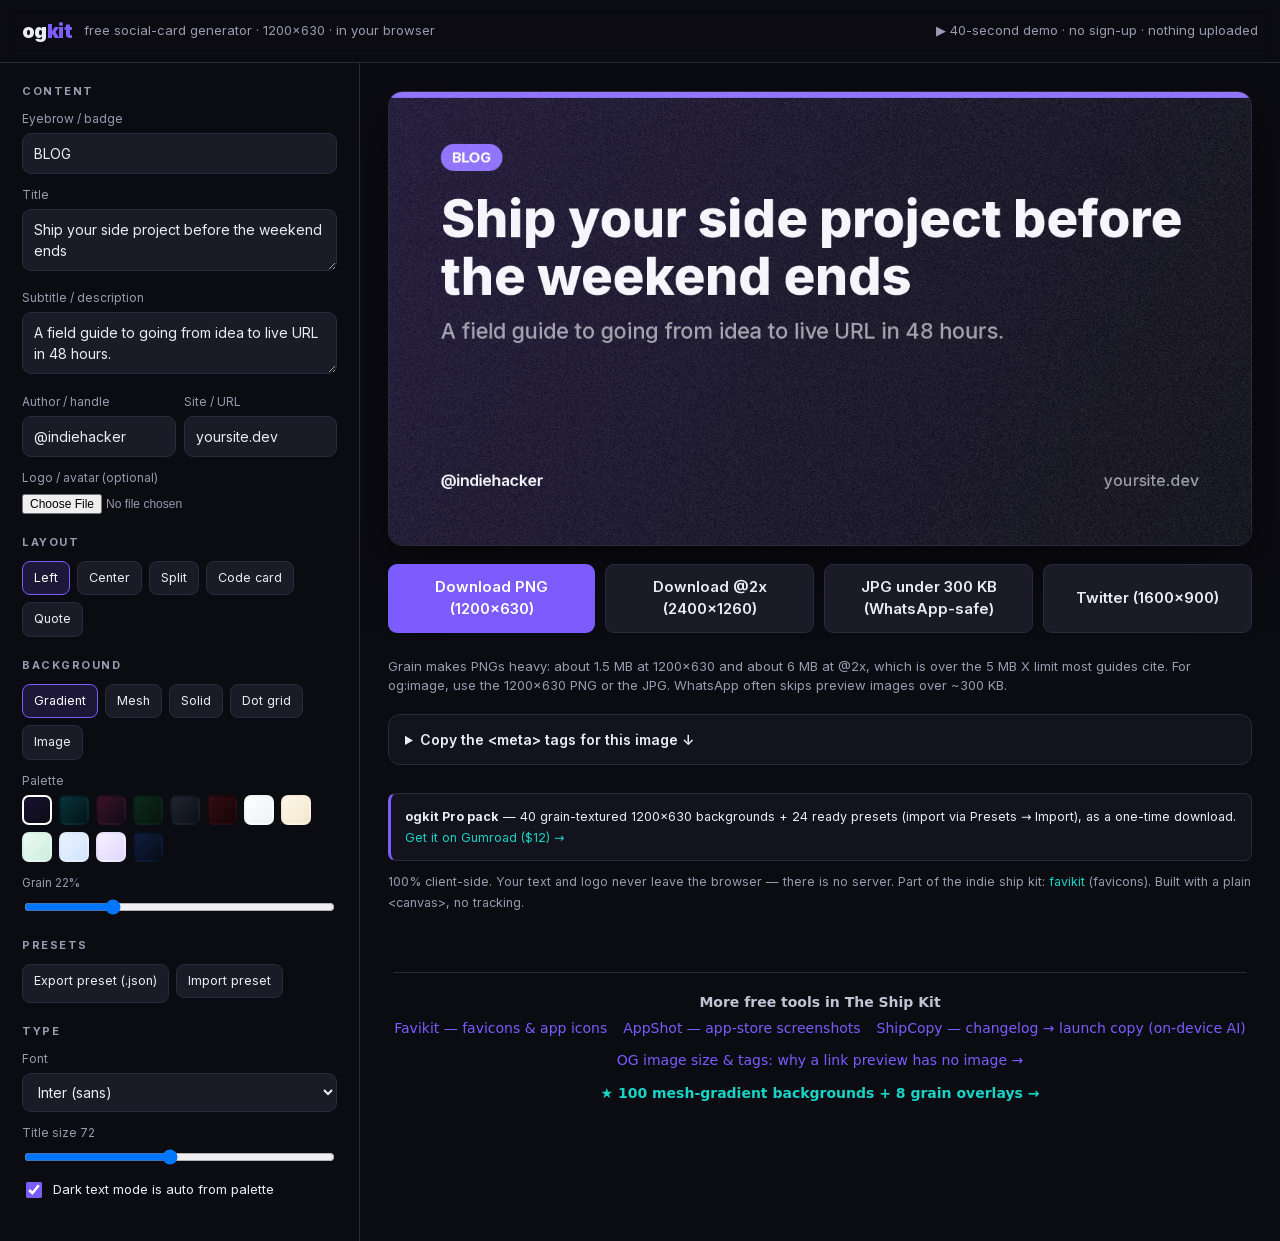
==== commit cae3bbd0: "chore: ogkit Pro CTA UTM nxwnzkon" ====
--- a/index.html
+++ b/index.html
@@ -207,7 +207,7 @@
     <div class="foot">
       <div class="pro">
         <strong>ogkit Pro pack</strong> — 40 grain-textured 1200×630 backgrounds + 24 ready presets (import via Presets → Import),
-        as a one-time download. <a href="https://bharatankh.gumroad.com/l/ogkit-pro" id="prolink" target="_blank" rel="noopener">Get it on Gumroad ($12) →</a>
+        as a one-time download. <a href="https://gum.co/u/nxwnzkon" id="prolink" target="_blank" rel="noopener">Get it on Gumroad ($12) →</a>
       </div>
       100% client-side. Your text and logo never leave the browser — there is no server. Part of the indie ship kit:
       <a href="https://arnavjhajharia.github.io/favikit/" target="_blank" rel="noopener">favikit</a> (favicons).
